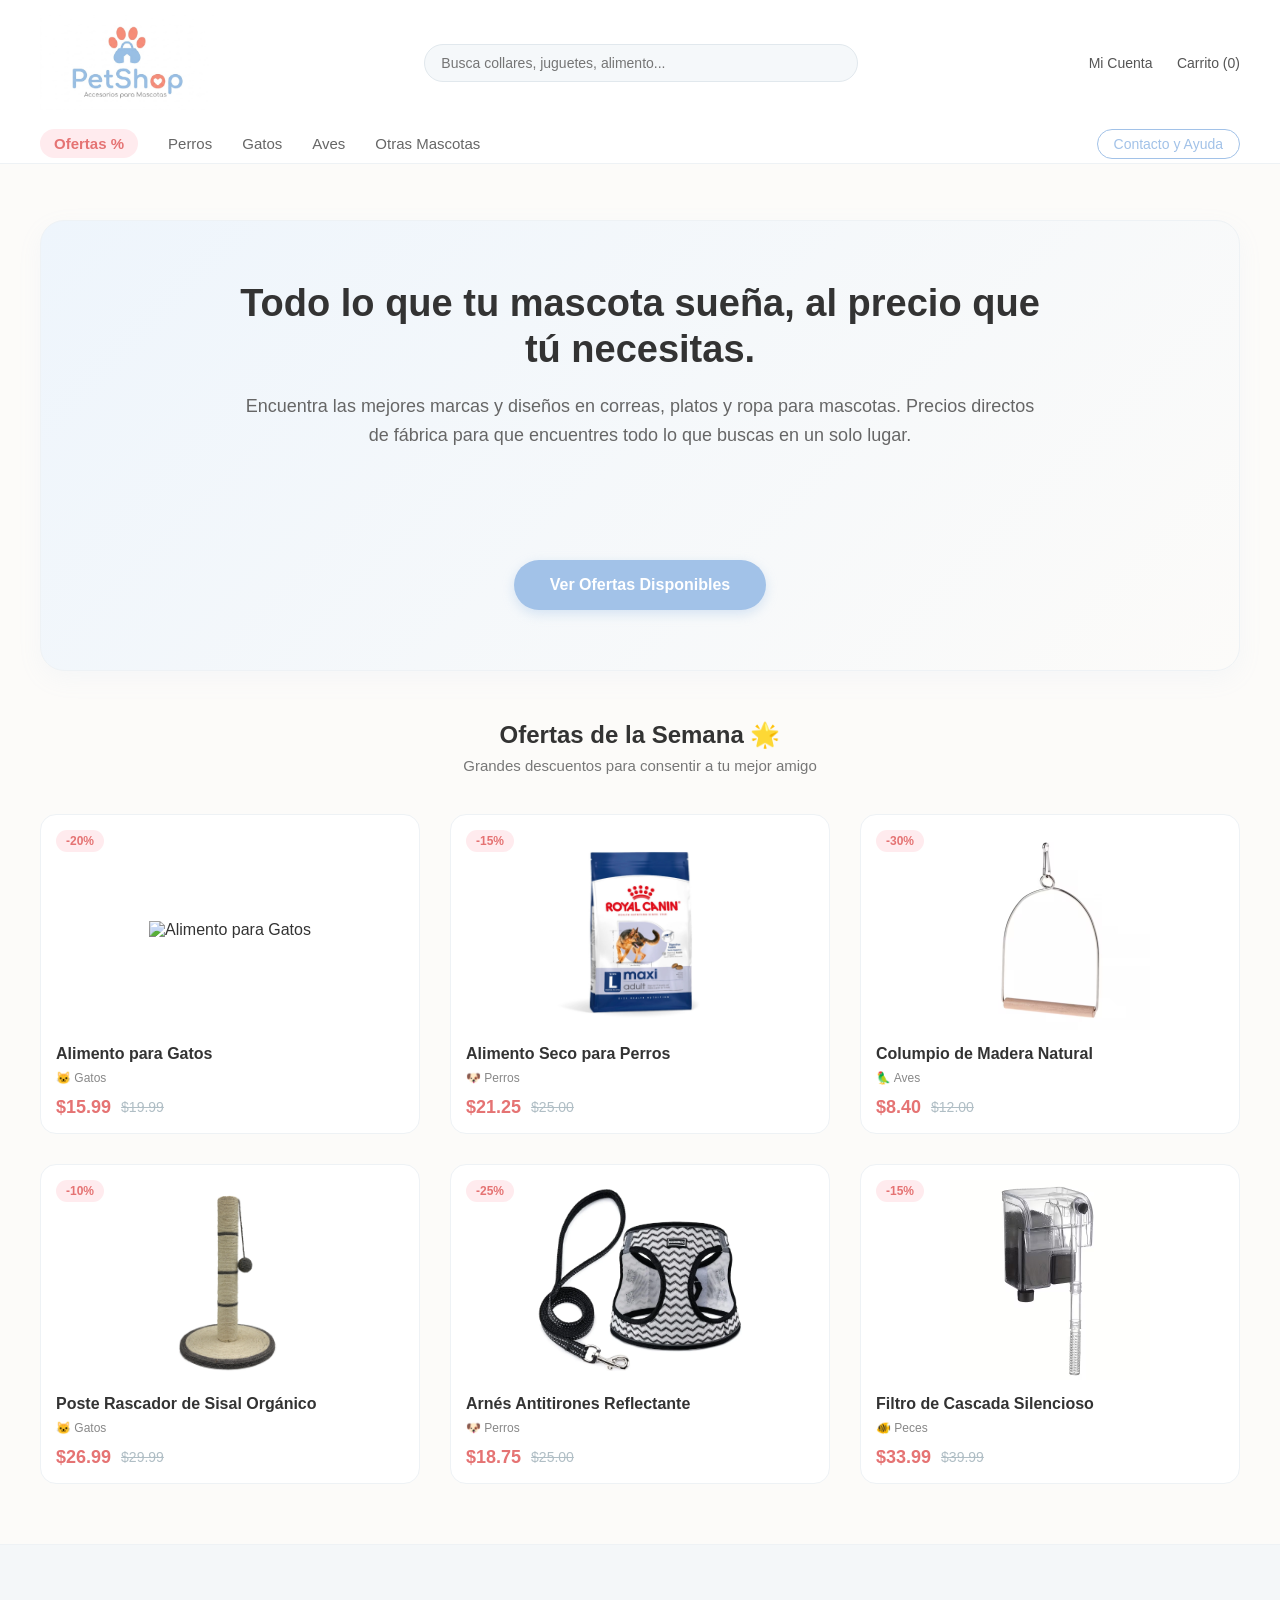
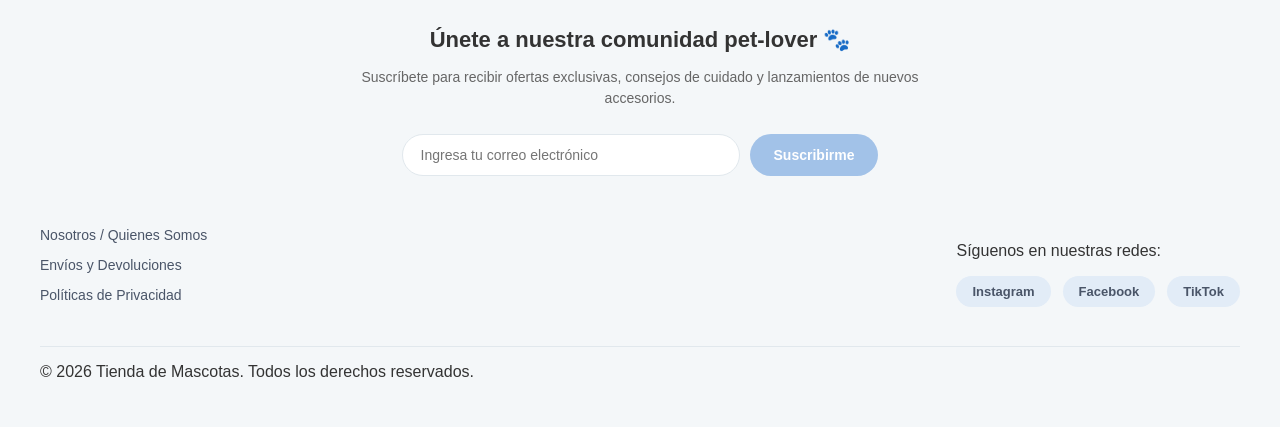
==== index.html @ f17562f6 "Mi primer commit" ====
<!DOCTYPE html>
<html lang='en'>
<head>
    <meta charset='utf-8'>
    <meta name='viewport' content='width=device-width, initial-scale=1'>
    <title>Tienda Online</title>
    <link rel='stylesheet' href='css/style.css'>
    
</head>
    <body>
        <header class="main-header">
        <!-- BARRA PRINCIPAL: Logo, Buscador y Cuenta/Carrito -->
        
        <div class="header-main-bar">
    
        <!-- 🐾 Izquierda: Logo de la marca -->
        <div class="header-logo">
        <a href="#">
        <img src="img/logo.png" alt="Logo Tienda de Mascotas">
        </a>
        </div>

        <!-- 🔍 Centro: Buscador Inteligente -->
        <div class="header-search">
        <form action="/buscar" method="GET">
        <input type="text" placeholder="Busca collares, juguetes, alimento...">
        <button type="submit">Buscar</button>
        </form>
        </div>

    <!-- 👤/🛒 Derecha: Herramientas de Usuario -->
        <div class="header-user-actions">
        <a href="/cuenta" class="action-btn">Mi Cuenta</a>
        <a href="/carrito" class="action-btn">Carrito (0)</a>
        </div>

        </div>

        <!-- BARRA DE NAVEGACIÓN: Categorías de animales y ayuda -->
        <nav class="header-nav-bar">
    
        <!-- 🐶🐱 Categorías principales -->
        <ul class="nav-links">
        <li><a href="#" class="nav-sale">Ofertas %</a></li>
        <li class="has-mega-menu">
          <a href="#">Perros</a>
            <div class="mega-menu">
              <div class="mega-column">
                <h3>Alimentos</h3>
                <a href="#">Alimento Seco</a>
                <a href="#">Alimento Humedo</a>
                <a href="#">Diestas Veterinarias</a>
                <a href="#">Snack y Premios</a>
                <a href="#">Alimento Natural</a>
              </div>
              <div class="mega-column">
                <h3>Accesorios</h3>
                <a href="#">Camas y Mantas</a>
                <a href="#">Collares, Arneses y Correas</a>
                <a href="#">Platos y Bebederos</a>
                <a href="#">Transportadores y Viajes</a>
                <a href="#">Ropa y Accesorios</a>
                <a href="#">Adiestramiento y Educacion</a>
                <a href="#">Hogar</a>
              </div>
              <div class="mega-column">
                <h3>Juguetes</h3>
                <a href="#">Peluches</a>
                <a href="#">Mordedores y Flexibles</a>
                <a href="#">Lanzadores de Pelotas</a>
                <a href="#">Cuerdas</a>
                <a href="#">Interactivos</a>
              </div>
              <div class="mega-column">
                <h3>Farmacia e Higiene</h3>
                <a href="#">Antiparacitarios</a>
                <a href="#">Farmacia y Salud</a>
                <a href="#">Peluqueria e Higiene</a>
                <a href="#">Pañales</a>
                <a href="#">Cuidado Dental</a>
                <a href="#">Post-Operatorios</a>
                <a href="#">Antiestrés y Relajación</a>
              </div>
            </div>    
        </li>                    
        <li class="has-mega-menu">
          <a href="#">Gatos</a> 
           <div class="mega-menu">
            <div class="mega-column">
                <h3>Alimentos</h3>
                <a href="#">Alimento Seco</a>
                <a href="#">Alimento Humedo</a>
                <a href="#">Diestas Veterinarias</a>
                <a href="#">Snack y Premios</a>
                <a href="#">Alimento Natural</a>
              </div>
              <div class="mega-column">
                <h3>Arena y Accesorios</h3>
                <a href="#">Arena para gato</a>
                <a href="#">Areneros</a>
                <a href="#">Accesorio para Arena</a>
              </div>
              <div class="mega-column">
                <h3>Accesorios</h3>
                <a href="#">Jueguetes</a>
                <a href="#">Camas y Mantas</a>
                <a href="#">Rascadores y Gimnasios</a>
                <a href="#">Dispensadores, Fuentes y Platos</a>
                <a href="#">Collares y Correas</a>
                <a href="#">Transportadores y Viajes</a>
              </div>
              <div class="mega-column">
                <h3>Farmacia e Higiene</h3>
                <a href="#">Antiparacitarios</a>
                <a href="#">Farmacia y Salud</a>
                <a href="#">Peluqueria e Higiene</a>
                <a href="#">Relajacion y Catnip</a>
                <a href="#">Adiestramiento y Educación</a>
              </div>
            </div>
        </li>
        <li class="has-mega-menu">
          <a href="#">Aves</a>
          <div class="mega-menu">
              <div class="mega-column">
                <h3>Alimentacion</h3>
                <a href="#">Mixturas</a>
                <a href="#">Semillas</a>
                <a href="#">Comida de Canarios</a>
                <a href="#">Comida para Loros</a>
                <a href="#">Pasta de cria para Aves</a>
                <a href="#">Papilla de Cría</a>
                <a href="#">Piensos Extrusionados</a>
              </div>
              <div class="mega-column">
                <h3>Accesorio para Pajaros</h3>
                <a href="#">Comederos</a>
                <a href="#">Bebederos</a>
                <a href="#">Jaulas</a>
                <a href="#">Nidos</a>
                <a href="#">Bañeras</a>
                <a href="#">Transportines</a>
              </div>
              <div class="mega-column">
                <h3>Vitaminas y Suplementos</h3>
                <a href="#">Medicamentos Naturales</a>
                <a href="#">Suplementos</a>
                <a href="#">Pigmentos</a>
                <a href="#">Sales Minerales</a>
              </div>
          </div>
        </li>
        <li class="has-mega-menu">
            <a href="#">Otras Mascotas</a>
            <div class="mega-menu">
              <div class="mega-column">
                <h3>Roedores y Conejos</h3>
                <a href="#">Accesorios y Juguetes</a>
                <a href="#">Alimentos y Vitaminas</a>
                <a href="#">Casas y Jaulas</a>
                <a href="#">Comederos y Bebederos</a>
                <a href="#">Salud e Higiene</a>
              </div>
              <div class="mega-column">
                <h3>Peces</h3>
                <a href="#">Acuarios y Peceras</a>
                <a href="#">Alimentos</a>
                <a href="#">Medicamentos y Vitaminas</a>
      
              </div>
            </div>

        </li>
      </ul>

        <!-- 📞 Enlace de soporte -->
        <div class="nav-support">
      
        <a href="contactoyayuda.html">Contacto y Ayuda</a>
        </div>

        </nav>
       
</header>

  <main class="main-content">

    <!-- 🚀 NUEVA SECCIÓN HERO: Tu encabezado de alto impacto[cite: 1] -->
    <section class="hero-sales">
        <div class="hero-content">
            <!-- Título Principal (H1) - El gancho emocional -->
            <h1>Todo lo que tu mascota sueña, al precio que tú necesitas.</h1>
            
            <!-- Subtítulo - Claridad de catálogo y propuesta de ahorro -->
            <p class="hero-subtitle">Encuentra las mejores marcas y diseños en correas, platos y ropa para mascotas. Precios directos de fábrica para que encuentres todo lo que buscas en un solo lugar.</p>
            
            <!-- Botón de Acción (CTA) - El imán psicológico -->
            <a href="#ofertas" class="hero-cta-btn">Ver Ofertas Disponibles</a>
        </div>
    </section>

    <!-- 🛍️ SECCIÓN DE OFERTAS DESTACADAS (Ya la tenías aquí)[cite: 1] -->
    <section id="ofertas" class="featured-sales">
  <div class="sales-title">
    <h2>Ofertas de la Semana 🌟</h2>
    <p>Grandes descuentos para consentir a tu mejor amigo</p>
  </div>

  <div class="products-grid">

    <div class="product-card">
      <span class="badge-discount">-20%</span>
      <div class="product-image">
        <img src="img/Cambo-gatos.jpg" alt="Alimento para Gatos">
      </div>
      <div class="product-info">
        <h3>Alimento para Gatos</h3>
        <p class="pet-category">🐱 Gatos</p>
        <div class="product-price">
          <span class="current-price">$15.99</span>
          <span class="old-price">$19.99</span>
        </div>
      </div>
    </div>

    <div class="product-card">
      <span class="badge-discount">-15%</span>
      <div class="product-image">
        <img src="img/royal-canin.webp" alt="Alimento Seco para Perros">
      </div>
      <div class="product-info">
        <h3>Alimento Seco para Perros</h3>
        <p class="pet-category">🐶 Perros</p>
        <div class="product-price">
          <span class="current-price">$21.25</span>
          <span class="old-price">$25.00</span>
        </div>
      </div>
    </div>

    <div class="product-card">
      <span class="badge-discount">-30%</span>
      <div class="product-image">
        <img src="img/Columbio-.avif" alt="Juguete de Madera para Aves">
      </div>
      <div class="product-info">
        <h3>Columpio de Madera Natural</h3>
        <p class="pet-category">🦜 Aves</p>
        <div class="product-price">
          <span class="current-price">$8.40</span>
          <span class="old-price">$12.00</span>
        </div>
      </div>
    </div>

    <div class="product-card">
      <span class="badge-discount">-10%</span>
      <div class="product-image">
        <img src="img/Rascador-gato.webp" alt="Rascador de Gato">
      </div>
      <div class="product-info">
        <h3>Poste Rascador de Sisal Orgánico</h3>
        <p class="pet-category">🐱 Gatos</p>
        <div class="product-price">
          <span class="current-price">$26.99</span>
          <span class="old-price">$29.99</span>
        </div>
      </div>
    </div>

    <div class="product-card">
      <span class="badge-discount">-25%</span>
      <div class="product-image">
        <img src="img/ArnesAntiR-Perros.webp" alt="Arnés Antitirones">
      </div>
      <div class="product-info">
        <h3>Arnés Antitirones Reflectante</h3>
        <p class="pet-category">🐶 Perros</p>
        <div class="product-price">
          <span class="current-price">$18.75</span>
          <span class="old-price">$25.00</span>
        </div>
      </div>
    </div>

    <div class="product-card">
      <span class="badge-discount">-15%</span>
      <div class="product-image">
        <img src="img/filtro-Peces.avif" alt="Filtro de Acuario">
      </div>
      <div class="product-info">
        <h3>Filtro de Cascada Silencioso</h3>
        <p class="pet-category">🐠 Peces</p>
        <div class="product-price">
          <span class="current-price">$33.99</span>
          <span class="old-price">$39.99</span>
        </div>
      </div>
    </div>

  </div>
</section>
</main>
<footer class="main-footer">
  
  <div class="footer-newsletter">
    <h3>Únete a nuestra comunidad pet-lover 🐾</h3>
    <p>Suscríbete para recibir ofertas exclusivas, consejos de cuidado y lanzamientos de nuevos accesorios.</p>
    <form class="newsletter-form">
      <input type="email" placeholder="Ingresa tu correo electrónico" required>
      <button type="submit">Suscribirme</button>
    </form>
  </div>

  <div class="footer-bottom-content">
    
    <ul class="footer-links">
      <li><a href="nosotros.html">Nosotros / Quienes Somos</a></li>
      <li><a href="/envios">Envíos y Devoluciones</a></li>
      <li><a href="/privacidad">Políticas de Privacidad</a></li>
    </ul>

    <div class="footer-socials">
      <p>Síguenos en nuestras redes:</p>
        <div class="social-icons">
        <a href="https://instagram.com" class="social-btn instagram">Instagram</a>
        <a href="https://facebook.com" class="social-btn facebook">Facebook</a>
        <a href="https://tiktok.com" class="social-btn tiktok">TikTok</a>
        </div>
    </div>
    
  </div>

  <div class="footer-copyright">
    <p>&copy; 2026 Tienda de Mascotas. Todos los derechos reservados.</p>
  </div>

</footer>

</body>
</html>
---- css/style.css ----
body {
  margin: 0;
  font-family: 'Segoe UI', Tahoma, Geneva, Verdana, sans-serif;
  background-color: #fcfbf9; /* Blanco tiza de fondo */
  color: #333333;
}
/* 🧱 Contenedor del Header */
.main-header {
  border-bottom: 1px solid #eef2f5;
  background-color: #ffffff;
  position: fixed;        /* 👈 Hace que el header se quede estático */
  top: 0;                 /* 👈 Lo pega arriba del todo */
  left: 0;                /* 👈 Lo alinea a la izquierda */
  width: 100%;            /* 👈 Se asegura de que ocupe todo el ancho de la pantalla */
  z-index: 2000;          /* 👈 Lo mantiene por encima de cualquier otro elemento */
}
.hero-sales {
  background: linear-gradient(135deg, #eef5fc 0%, #fcfbf9 100%); /* Degradado suave que combina con tu fondo[cite: 2] */
  border-radius: 24px;   /* Bordes muy suaves alineados con tus tarjetas[cite: 2] */
  padding: 60px 40px;    /* Espaciado interno generoso para que respire */
  margin-bottom: 50px;   /* Empuja las ofertas de la semana hacia abajo */
  
  display: flex;
  justify-content: center;
  align-items: center;
  text-align: center;
  border: 1px solid #eef2f5; /* Borde sutil idéntico al de tus tarjetas[cite: 2] */
  box-shadow: 0 8px 24px rgba(162, 194, 232, 0.08); /* Sombra muy ligera en azul sereno[cite: 2] */
}

.hero-content {
  max-width: 800px; /* Evita que el texto se estire demasiado y canse la vista */
}

/* El H1 (Título Gancho) */
.hero-content h1 {
  font-size: 38px;       /* Tamaño dominante para captar atención inmediata */
  color: #333333;        /* Tu color principal oscuro[cite: 2] */
  margin: 0 0 20px 0;
  font-weight: 700;
  line-height: 1.2;
}

/* El Subtítulo Racional */
.hero-subtitle {
  font-size: 18px;
  color: #666666;        /* Tu gris de subtítulos[cite: 2] */
  line-height: 1.6;
  margin: 0 0 110px 0;
}

/* El Botón de Acción Principal (CTA) */
.hero-cta-btn {
  display: inline-block;
  text-decoration: none;
  background-color: #a2c2e8; /* Tu azul sereno característico[cite: 2] */
  color: #ffffff;            /* Texto blanco para máximo contraste[cite: 2] */
  padding: 16px 36px;        /* Botón grande y fácil de cliquear */
  border-radius: 30px;       /* Bordes totalmente redondeados[cite: 2] */
  font-size: 16px;
  font-weight: 600;
  box-shadow: 0 4px 12px rgba(162, 194, 232, 0.4); /* Le da volumen al botón */
  transition: transform 0.2s ease, background-color 0.3s ease;
}

/* Animaciones para inducir al clic */
.hero-cta-btn:hover {
  background-color: #8db5e0; /* Tono más oscuro al pasar el mouse[cite: 2] */
  transform: scale(1.05);    /* Crece sutilmente de tamaño para verse interactivo */
}

/* 🔍 Barra Principal (Logo, Buscador, Usuario) */
.header-main-bar {
  display: flex;
  justify-content: space-between;
  align-items: center;
  padding: 15px 40px;
  max-width: 1200px;
  margin: 0 auto;
}
.header-logo img {
  height: 95px;         /* Define una altura fija y cómoda para la barra[cite: 2] */
  width: auto;          /* Hace que el ancho se adapte automáticamente sin deformar la imagen */
  display: block;       /* Elimina espacios en blanco no deseados debajo de la imagen */
  transition: transform 0.3s ease;
}

/* Efecto sutil interactivo al pasar el mouse */
.header-logo img:hover {
  transform: scale(1.05); /* Agranda el logo un 5% al posicionarse sobre él */
}
/* Buscador Inteligente */
.header-search input {
  width: 400px;
  padding: 10px 16px;
  border: 1px solid #e1e8ed;
  border-radius: 20px; /* Bordes suaves */
  background-color: #f5f8fa;
  font-size: 14px;
  outline: none;
  transition: border-color 0.3s;
}

.header-search input:focus {
  border-color: #a2c2e8; /* Azul sereno pastel al hacer clic */
}

.header-search button {
  display: none; /* Escondemos el botón tradicional para un look más limpio */
}

/* Botones de Usuario y Carrito */
.header-user-actions .action-btn {
  text-decoration: none;
  color: #555555;
  margin-left: 20px;
  font-size: 14px;
}

.header-user-actions .action-btn:hover {
  color: #a2c2e8; /* Cambio sutil al pasar el mouse */
}

/* 🐶 Categorías de Navegación Inferior */
.header-nav-bar {
  display: flex;
  justify-content: space-between;
  align-items: center;
  padding: 10px 40px;
  max-width: 1200px;
  margin: 0 auto;
  background-color: #ffffff;
  position: relative;
}

.nav-links {
  list-style: none;
  display: flex;
  padding: 0;
  margin: 0;
}
.mega-menu {
  position: absolute;
  top: 90%;            /* Sigue la misma lógica de tu dropdown normal */
  left: 0;
  width: 100%;         /* Ocupa el 100% del contenedor header-nav-bar */
  background-color: #ffffff;
  box-shadow: 0 8px 24px rgba(162, 194, 232, 0.15); /* Tu sombra azul sereno */
  border-radius: 0 0 12px 12px;
  
  /* Usamos CSS Grid para las columnas */
  display: none;       /* Oculto por defecto */
  grid-template-columns: repeat(4, 1fr); /* 3 columnas de igual tamaño */
  gap: 30px;
  padding: 30px 40px;
  z-index: 1000;
}
.mega-menu::before {
  content: "";
  position: absolute;
  top: -10px;
  left: 0;
  right: 0;
  height: 10px;
  background-color: transparent; /* Puente invisible */
}
.mega-menu::after {
  content: "";
  position: absolute;
  top: 0;
  left: 0;
  right: 0;
  height: 3px;
  background-color: #a2c2e8; /* Tu línea superior azul sereno */
}
.nav-links li.has-mega-menu:hover .mega-menu {
  display: grid; /* Cambia a grid en lugar de block */
}
.mega-column {
  display: flex;
  flex-direction: column;
}
.mega-column h3 {
  color: #a2c2e8;      /* Tu azul principal para los títulos */
  font-size: 15px;
  font-weight: 600;
  margin-top: 0;
  margin-bottom: 15px;
  border-bottom: 1px solid #eef2f5; /* Línea separadora muy sutil */
  padding-bottom: 8px;
}
.mega-column a {
  color: #555555;
  text-decoration: none;
  padding: 8px 0;
  font-size: 14px;
  font-weight: 500;
  transition: all 0.2s ease;
}
/* Efecto hover en los enlaces respetando tu estilo */
.mega-column a:hover {
  color: #a2c2e8;            /* El texto cambia a azul sereno */
  padding-left: 10px;        /* Desplazamiento elegante a la derecha */
}
.nav-links li.has-mega-menu {
  position: static; 
}
.nav-links li {
  margin-right: 30px;
   /* 👈 AGREGAR ESTA LÍNEA: Base para el menú flotante */
}
.dropdown-menu {
  position: absolute;
  top: 90%;              /* Lo subimos un poco para que el borde invisible toque a "Perros" */
  left: 0;
  background-color: #ffffff;
  min-width: 220px;
  display: none;         
  box-shadow: 0 8px 24px rgba(162, 194, 232, 0.15); 
  
  /* 🛠️ CAMBIA LA LÍNEA DEL BORDER-TOP POR ESTA: */
  border-top: 10px solid transparent; /* Crea un puente invisible para el mouse */
  
  padding: 10px 0;
  z-index: 1000;         
  border-radius: 0 0 12px 12px; 
}
.dropdown-menu::before {
  content: "";
  position: absolute;
  top: 0;
  left: 0;
  right: 0;
  height: 3px;
  background-color: #a2c2e8; /* Tu azul sereno vuelve a aparecer aquí */
}
/* Enlaces del desplegable (Paseo, Descanso, etc.) */
.dropdown-menu li {
  margin: 0 !important;  /* Resetea el margen derecho en el submenú */
  display: block;
}
.dropdown-menu li a {
  display: block;
  padding: 10px 20px;
  font-size: 14px;
  color: #555555;
  font-weight: 500;
  text-align: left;
  transition: all 0.2s ease;
}

/* Efecto Hover en las subcategorías */
.dropdown-menu li a:hover {
  background-color: #f5f8fa; /* Fondo grisáceo limpio idéntico al de tu buscador */
  color: #a2c2e8;            /* El texto cambia a tu azul sereno */
  padding-left: 25px;        /* Desplazamiento elegante */
}

/* El truco de magia: Muestra el menú cuando el cursor se posa en el li padre */
.nav-links li:hover .dropdown-menu {
  display: block;
}
.nav-links a {
  text-decoration: none;
  color: #666666;
  font-size: 15px;
  font-weight: 500;
  transition: color 0.2s;
}
/* 🏷️ Estilo de Etiqueta Especial para Ofertas */
.nav-links .nav-sale {
  background-color: #ffebee; /* Fondo rosa pastel muy suave */
  color: #e57373;            /* Texto coral sutil */
  padding: 6px 14px;         /* Espacio interno para crear la cápsula */
  border-radius: 15px;       /* Bordes completamente redondeados */
  font-weight: 600;          /* Texto un poco más firme */
  transition: all 0.3s ease;
}

/* Efecto al pasar el mouse sobre Ofertas */
.nav-links .nav-sale:hover {
  background-color: #fdadad; /* El fondo se intensifica un poco */
  color: #ffffff;            /* El texto cambia a blanco */
}
.nav-support a {
  text-decoration: none;
  color: #a2c2e8;                /* Texto en azul sereno */
  border: 1px solid #a2c2e8;     /* Borde fino del mismo color */
  padding: 6px 16px;             /* Espacio interno para darle forma de botón */
  border-radius: 20px;           /* Bordes redondeados y elegantes */
  font-size: 14px;
  font-weight: 500;
  transition: all 0.3s ease;     /* Transición suave para la animación */
}
/* Efecto al pasar el mouse (Hover) */
.nav-support a:hover {
  background-color: #a2c2e8;     /* El fondo se llena de azul sereno */
  color: #ffffff;                /* El texto cambia a blanco */
}
/* 🌐 Estructura del Contenedor Principal */
.main-content {
 max-width: 1200px;          
  margin: 220px auto 40px auto; /* 👈 AUMENTADO el primer valor (margen superior) para que el contenido no quede oculto detrás del header fijo */
  padding: 0 40px;       /* Margen interno para que no toque los bordes en pantallas chicas */
}

/* 🏷️ Encabezado de la Sección de Ofertas */
.sales-title {
  text-align: center;         /* Centra el texto */
  margin-bottom: 40px;        /* Espacio antes de mostrar los productos */
}

.sales-title h2 {
  font-size: 24px;
  color: #333333;
  margin-bottom: 8px;
}

.sales-title p {
  font-size: 15px;
  color: #777777;             /* Gris suave para el subtítulo */
  margin: 0;
}

/* 🎴 Cuadrícula de Productos */
.products-grid {
  display: grid;
  grid-template-columns: repeat(3, 1fr); /* 👈 CORREGIDO: Se agregó '1fr' para definir correctamente tres columnas iguales */
  gap: 30px;                 /* Espacio limpio entre cada tarjeta */
}

/* 📦 Tarjeta de Producto Individual */
.product-card {
 background-color: #ffffff;
  border: 1px solid #eef2f5;  
  border-radius: 16px;        
  padding: 15px;             /* 👈 Reducido un poco para mayor balance visual con 6 ítems */
  position: relative;         
  display: flex;             /* 👈 Permite alinear el contenido interno verticalmente */
  flex-direction: column;
  justify-content: space-between;
  transition: transform 0.3s ease, box-shadow 0.3s ease;
}

/* Efecto sutil al pasar el mouse sobre el producto */
.product-card:hover {
  transform: translateY(-5px); /* Eleva la tarjeta sutilmente */
  box-shadow: 0 10px 20px rgba(162, 194, 232, 0.15); /* Sombra suave color azul sereno */
}

/* 🏷️ Etiqueta de Porcentaje de Descuento */
.badge-discount {
  position: absolute;
  top: 15px;
  left: 15px;
  background-color: #ffebee;  /* Rosa pastel a juego con el menú de ofertas */
  color: #e57373;            /* Coral sutil */
  padding: 4px 10px;
  border-radius: 20px;
  font-size: 12px;
  font-weight: 600;
}

/* 🖼️ Contenedor de la Imagen */
.product-image {
  height: 200px;
  display: flex;
  justify-content: center;
  align-items: center;
  margin-bottom: 15px;
}

.product-image img {
  max-height: 100%;
  max-width: 100%;
  object-fit: contain;       /* Evita que la foto del producto se deforme */
}

/* 📝 Información del Producto */
.product-info h3 {
  font-size: 16px;
  color: #333333;
  margin: 0 0 8px 0;
  font-weight: 600;
}

.pet-category {
  font-size: 12px;
  color: #888888;
  margin: 0 0 12px 0;
}

/* 💰 Precios */
.product-price {
  display: flex;
  align-items: center;
}

.current-price {
  font-size: 18px;
  font-weight: 600;
  color: #e57373;            /* Resalta el precio nuevo con el color de oferta */
  margin-right: 10px;
}

.old-price {
  font-size: 14px;
  color: #b0bec5;
  text-decoration: line-through; /* Raya el precio antiguo */
}
/* 👣 Estilos Generales del Footer */
.main-footer {
  background-color: #f4f7f9; /* Fondo pastel azul/gris muy suave */
  padding: 60px 40px 30px 40px;
  margin-top: 60px;
  border-top: 1px solid #eef2f5;
}

/* ✉️ Sección de Suscripción (Newsletter) */
.footer-newsletter {
  text-align: center;
  max-width: 600px;
  margin: 0 auto 50px auto; /* Centra el bloque y da espacio abajo */
}

.footer-newsletter h3 {
  font-size: 22px;
  color: #333333;
  margin-bottom: 10px;
}

.footer-newsletter p {
  font-size: 14px;
  color: #666666;
  margin-bottom: 25px;
  line-height: 1.5;
}

/* Formulario de Suscripción */
.newsletter-form {
  display: flex;
  justify-content: center;
  gap: 10px;
}

.newsletter-form input {
  width: 300px;
  padding: 12px 18px;
  border: 1px solid #e1e8ed;
  border-radius: 25px;       /* Bordes muy suaves */
  font-size: 14px;
  outline: none;
  background-color: #ffffff;
}

.newsletter-form button {
  background-color: #a2c2e8; /* Nuestro color azul sereno */
  color: #ffffff;
  border: none;
  padding: 12px 24px;
  border-radius: 25px;
  font-size: 14px;
  font-weight: 600;
  cursor: pointer;
  transition: background-color 0.3s ease;
}

.newsletter-form button:hover {
  background-color: #8db5e0; /* Un tono más oscuro al pasar el mouse */
}

/* 🌐 Enlaces y Redes Sociales (Contenedor Inferior) */
.footer-bottom-content {
  display: flex;
  justify-content: space-between;
  align-items: flex-start;
  max-width: 1200px;
  margin: 0 auto;
  padding-bottom: 30px;
  border-bottom: 1px solid #e1e8ed; /* Línea divisoria interna */
}

/* Enlaces de Navegación */
.footer-links {
  list-style: none;
  padding: 0;
  margin: 0;
}

.footer-links li {
  margin-bottom: 12px;
}

.footer-links a {
  text-decoration: none;
  color: #4a5568;            /* Un gris mucho más oscuro y legible */
  font-size: 14px;
  font-weight: 500;          /* Un poco más de grosor */
  transition: color 0.2s;
}

.footer-links a:hover {
  color: #7aa7d6;
}

/* Sección de Redes Sociales */
.social-icons {
  display: flex;
  gap: 12px;
}

.social-btn {
  text-decoration: none;
  color: #4a5568;            /* Texto legible inicial */
  font-size: 13px;
  font-weight: 600;
  background-color: #e2ecf7; /* Fondo azul pastel suave inicial */
  padding: 8px 16px;         /* Espacio interno del botón */
  border-radius: 20px;
  transition: all 0.3s ease; /* Transición suave para el color y fondo */
}

/* 🌟 Efectos Hover Específicos por Red Social */

/* Instagram: Gradiente característico */
.social-btn.instagram:hover {
  background: linear-gradient(45deg, #f09433 0%, #e6683c 25%, #dc2743 50%, #cc2366 75%, #bc1888 100%);
  color: #ffffff;            /* Texto blanco para contrastar */
}

/* Facebook: Azul oficial */
.social-btn.facebook:hover {
  background-color: #1877f2;
  color: #ffffff;
}

/* TikTok: Negro profundo (resalta con sus fuentes tipográficas) */
.social-btn.tiktok:hover {
  background-color: #010101;
  color: #ffffff;
}
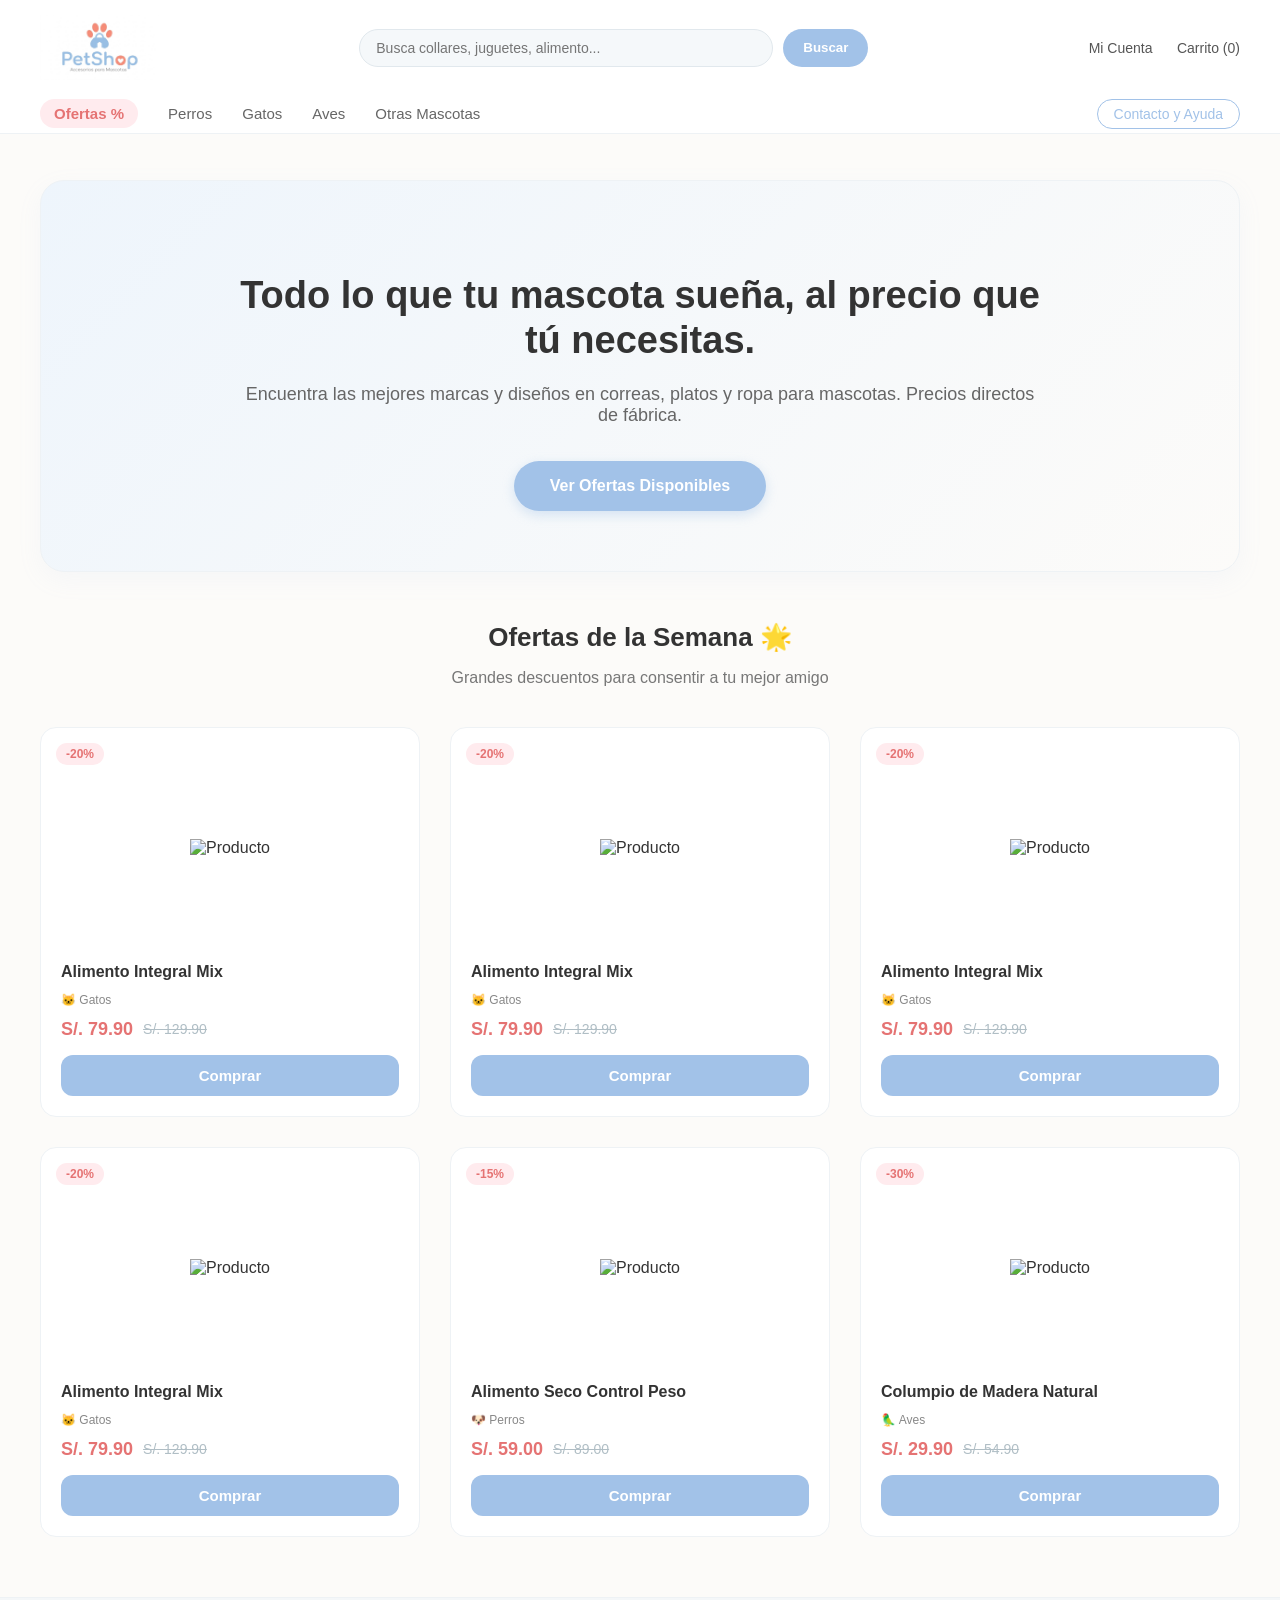
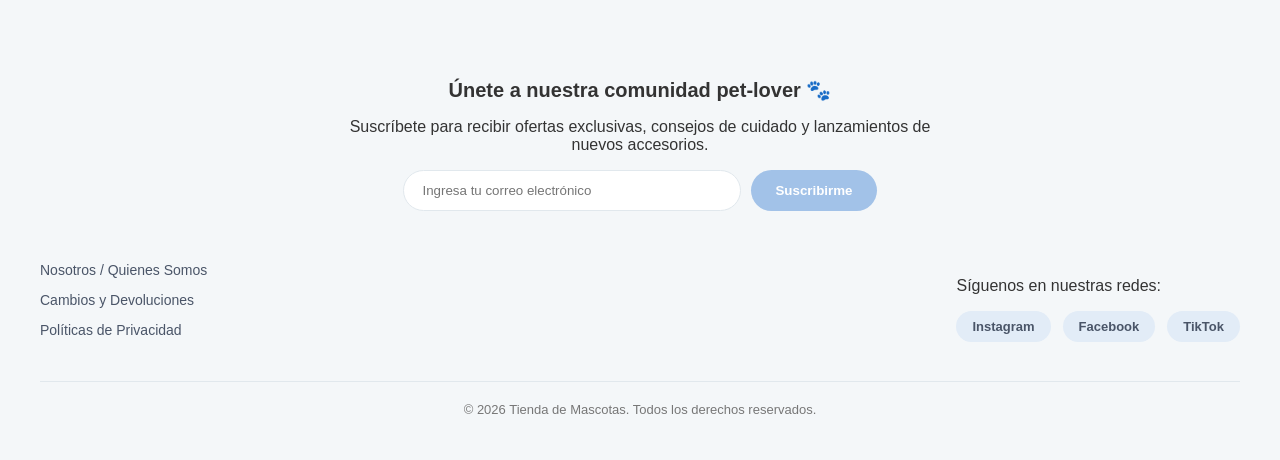
==== commit 47346a37: "Ahora sí subiendo el nuevo modelo completo" ====
--- a/index.html
+++ b/index.html
@@ -1,341 +1,335 @@
 <!DOCTYPE html>
-<html lang='en'>
+<html lang="es">
 <head>
-    <meta charset='utf-8'>
-    <meta name='viewport' content='width=device-width, initial-scale=1'>
-    <title>Tienda Online</title>
-    <link rel='stylesheet' href='css/style.css'>
-    
+    <meta charset="utf-8">
+    <meta name="viewport" content="width=device-width, initial-scale=1">
+    <title>PetShop - Tienda de Mascotas</title>
+    <link rel="stylesheet" href="style.css">
 </head>
-    <body>
-        <header class="main-header">
-        <!-- BARRA PRINCIPAL: Logo, Buscador y Cuenta/Carrito -->
-        
+<body>
+
+    <header class="main-header">
         <div class="header-main-bar">
-    
-        <!-- 🐾 Izquierda: Logo de la marca -->
-        <div class="header-logo">
-        <a href="#">
-        <img src="img/logo.png" alt="Logo Tienda de Mascotas">
-        </a>
-        </div>
-
-        <!-- 🔍 Centro: Buscador Inteligente -->
-        <div class="header-search">
-        <form action="/buscar" method="GET">
-        <input type="text" placeholder="Busca collares, juguetes, alimento...">
-        <button type="submit">Buscar</button>
-        </form>
-        </div>
-
-    <!-- 👤/🛒 Derecha: Herramientas de Usuario -->
-        <div class="header-user-actions">
-        <a href="/cuenta" class="action-btn">Mi Cuenta</a>
-        <a href="/carrito" class="action-btn">Carrito (0)</a>
-        </div>
-
-        </div>
-
-        <!-- BARRA DE NAVEGACIÓN: Categorías de animales y ayuda -->
+            <div class="header-logo">
+                <a href="#" id="btn-logo">
+                    <img src="img/logo.png" alt="Logo Tienda de Mascotas">
+                </a>
+            </div>
+
+            <div class="header-search">
+                <form action="/buscar" method="GET" onsubmit="event.preventDefault();">
+                    <input type="text" placeholder="Busca collares, juguetes, alimento...">
+                    <button type="submit">Buscar</button>
+                </form>
+            </div>
+
+            <div class="header-user-actions">
+                <a href="#" class="action-btn">Mi Cuenta</a>
+                <a href="#" class="action-btn">Carrito (0)</a>
+            </div>
+        </div>
+
         <nav class="header-nav-bar">
-    
-        <!-- 🐶🐱 Categorías principales -->
-        <ul class="nav-links">
-        <li><a href="#" class="nav-sale">Ofertas %</a></li>
-        <li class="has-mega-menu">
-          <a href="#">Perros</a>
-            <div class="mega-menu">
-              <div class="mega-column">
-                <h3>Alimentos</h3>
-                <a href="#">Alimento Seco</a>
-                <a href="#">Alimento Humedo</a>
-                <a href="#">Diestas Veterinarias</a>
-                <a href="#">Snack y Premios</a>
-                <a href="#">Alimento Natural</a>
-              </div>
-              <div class="mega-column">
-                <h3>Accesorios</h3>
-                <a href="#">Camas y Mantas</a>
-                <a href="#">Collares, Arneses y Correas</a>
-                <a href="#">Platos y Bebederos</a>
-                <a href="#">Transportadores y Viajes</a>
-                <a href="#">Ropa y Accesorios</a>
-                <a href="#">Adiestramiento y Educacion</a>
-                <a href="#">Hogar</a>
-              </div>
-              <div class="mega-column">
-                <h3>Juguetes</h3>
-                <a href="#">Peluches</a>
-                <a href="#">Mordedores y Flexibles</a>
-                <a href="#">Lanzadores de Pelotas</a>
-                <a href="#">Cuerdas</a>
-                <a href="#">Interactivos</a>
-              </div>
-              <div class="mega-column">
-                <h3>Farmacia e Higiene</h3>
-                <a href="#">Antiparacitarios</a>
-                <a href="#">Farmacia y Salud</a>
-                <a href="#">Peluqueria e Higiene</a>
-                <a href="#">Pañales</a>
-                <a href="#">Cuidado Dental</a>
-                <a href="#">Post-Operatorios</a>
-                <a href="#">Antiestrés y Relajación</a>
-              </div>
-            </div>    
-        </li>                    
-        <li class="has-mega-menu">
-          <a href="#">Gatos</a> 
-           <div class="mega-menu">
-            <div class="mega-column">
-                <h3>Alimentos</h3>
-                <a href="#">Alimento Seco</a>
-                <a href="#">Alimento Humedo</a>
-                <a href="#">Diestas Veterinarias</a>
-                <a href="#">Snack y Premios</a>
-                <a href="#">Alimento Natural</a>
-              </div>
-              <div class="mega-column">
-                <h3>Arena y Accesorios</h3>
-                <a href="#">Arena para gato</a>
-                <a href="#">Areneros</a>
-                <a href="#">Accesorio para Arena</a>
-              </div>
-              <div class="mega-column">
-                <h3>Accesorios</h3>
-                <a href="#">Jueguetes</a>
-                <a href="#">Camas y Mantas</a>
-                <a href="#">Rascadores y Gimnasios</a>
-                <a href="#">Dispensadores, Fuentes y Platos</a>
-                <a href="#">Collares y Correas</a>
-                <a href="#">Transportadores y Viajes</a>
-              </div>
-              <div class="mega-column">
-                <h3>Farmacia e Higiene</h3>
-                <a href="#">Antiparacitarios</a>
-                <a href="#">Farmacia y Salud</a>
-                <a href="#">Peluqueria e Higiene</a>
-                <a href="#">Relajacion y Catnip</a>
-                <a href="#">Adiestramiento y Educación</a>
-              </div>
-            </div>
-        </li>
-        <li class="has-mega-menu">
-          <a href="#">Aves</a>
-          <div class="mega-menu">
+            <ul class="nav-links">
+                <li><a href="#" class="nav-sale" id="btn-inicio-nav">Ofertas %</a></li>
+                <li class="has-mega-menu">
+                    <a href="#">Perros</a>
+                    <div class="mega-menu">
+                        <div class="mega-column">
+                            <h3>Alimentos</h3>
+                            <a href="#" id="btn-alimento-seco">Alimento Seco</a>
+                            <a href="#" id="btn-alimento-humedo">Alimento Húmedo</a>
+                            <a href="#" id="btn-alimento-dieta">Dietas Veterinarias</a>
+                            <a href="#" id="btn-alimento-snack">Snack y Premios</a>
+                            <a href="#" id="btn-alimento-natural">Alimento Natural</a>
+                        </div>
+                        <div class="mega-column">
+                            <h3>Accesorios</h3>
+                            <a href="#" id="btn-accesorio-camas">Camas y Mantas</a>
+                            <a href="#" id="btn-accesorio-collares">Collares, Arneses y Correas</a>
+                            <a href="#" id="btn-accesorio-platos">Platos y Bebederos</a>
+                            <a href="#" id="btn-accesorio-transportes">Transportadores y Viajes</a>
+                            <a href="#" id="btn-accesorio-ropa">Ropa y Accesorios</a>
+                            <a href="#" id="btn-accesorio-adiestra">Adiestramiento y Educacion</a>
+                            <a href="#" id="btn-accesorio-hogar">Hogar</a>
+                        </div>
+                        <div class="mega-column">
+                            <h3>Juguetes</h3>
+                            <a href="#" id="btn-juguetes-peluches">Peluches</a>
+                            <a href="#" id="btn-juguetes-mordedores">Mordedores y Flexibles</a>
+                            <a href="#" id="btn-juguetes-lanzadores">Lanzadores de Pelotas</a>
+                            <a href="#" id="btn-juguetes-cuerdas">Cuerdas</a>
+                            <a href="#" id="btn-juguetes-inter">Interactivos</a>
+                        </div>
+                        <div class="mega-column">
+                            <h3>Farmacia e Higiene</h3>
+                            <a href="#" id="btn-farmacia-anti">Antiparacitarios</a>
+                            <a href="#" id="btn-farmacia-farma">Farmacia y Salud</a>
+                            <a href="#" id="btn-farmacia-pelu">Peluqueria e Higiene</a>
+                            <a href="#" id="btn-farmacia-pañales">Pañales</a>
+                            <a href="#" id="btn-farmacia-cuidado">Cuidado Dental</a>
+                            <a href="#" id="btn-farmacia-post">Post-Operatorios</a>
+                            <a href="#" id="btn-farmacia-antire">Antiestrés y Relajación</a>
+                        </div>
+                    </div>
+                </li>
+                <li class="has-mega-menu">
+                    <a href="#">Gatos</a>
+                        <div class="mega-menu">
+                        <div class="mega-column">
+                            <h3>Alimentos</h3>
+                            <a href="#" id="btn-alimento-seco-g">Alimento Seco</a>
+                            <a href="#" id="btn-alimento-humedo-g">Alimento Húmedo</a>
+                            <a href="#" id="btn-alimento-dieta-g">Dietas Veterinarias</a>
+                            <a href="#" id="btn-alimento-snack-g">Snack y Premios</a>
+                            <a href="#" id="btn-alimento-natural-g">Alimento Natural</a>
+                        </div>
+                        <div class="mega-column">
+                            <h3>Arena y Accesorios</h3>
+                            <a href="#" id="btn-arena-arena">Arena para gato</a>
+                            <a href="#" id="btn-arena-arenero">Areneros</a>
+                            <a href="#" id="btn-arena-acce">Accesorio para Arena</a>
+                            </div>
+                        <div class="mega-column">
+                            <h3>Accesorios</h3>
+                            <a href="#" id="btn-acce-juguetes">Juguetes</a>
+                            <a href="#" id="btn-acce-cama">Camas y Mantas</a>
+                            <a href="#" id="btn-acce-rasca">Rascadores y Gimnasios</a>
+                            <a href="#" id="btn-acce-disp">Dispensadores, Fuentes y Platos</a>
+                            <a href="#" id="btn-acce-collares">Collares y Correas</a>
+                            <a href="#" id="btn-acce-transp">Transportadores y Viajes</a>
+                        </div>
+                        <div class="mega-column">
+                            <h3>Farmacia e Higiene</h3>
+                            <a href="#" id="btn-farma-antig">Antiparacitarios</a>
+                            <a href="#" id="btn-farma-farmag">Farmacia y Salud</a>
+                            <a href="#" id="btn-farma-pelug">Peluqueria e Higiene</a>
+                            <a href="#" id="btn-farma-relag">Relajacion y Catnip</a>
+                            <a href="#" id="btn-farma-adiesg">Adiestramiento y Educación</a>
+                        </div>
+                    </div>
+                </li>
+                <li class="has-mega-menu">
+                    <a href="#">Aves</a>
+                    <div class="mega-menu">
               <div class="mega-column">
                 <h3>Alimentacion</h3>
-                <a href="#">Mixturas</a>
-                <a href="#">Semillas</a>
-                <a href="#">Comida de Canarios</a>
-                <a href="#">Comida para Loros</a>
-                <a href="#">Pasta de cria para Aves</a>
-                <a href="#">Papilla de Cría</a>
-                <a href="#">Piensos Extrusionados</a>
+                <a href="#" id="btn-aliment-mixturas">Mixturas</a>
+                <a href="#" id="btn-aliment-semillas">Semillas</a>
+                <a href="#" id="btn-aliment-comidac">Comida de Canarios</a>
+                <a href="#" id="btn-aliment-comidal">Comida para Loros</a>
+                <a href="#" id="btn-aliment-pastadecria">Pasta de cria para Aves</a>
+                <a href="#" id="btn-aliment-papilladecria">Papilla de Cría</a>
+                <a href="#" id="btn-aliment-pienso">Piensos Extrusionados</a>
               </div>
               <div class="mega-column">
                 <h3>Accesorio para Pajaros</h3>
-                <a href="#">Comederos</a>
-                <a href="#">Bebederos</a>
-                <a href="#">Jaulas</a>
-                <a href="#">Nidos</a>
-                <a href="#">Bañeras</a>
-                <a href="#">Transportines</a>
+                <a href="#" id="btn-acces-comederos">Comederos</a>
+                <a href="#" id="btn-acces-bebederos">Bebederos</a>
+                <a href="#" id="btn-acces-jaulas">Jaulas</a>
+                <a href="#" id="btn-acces-nidos">Nidos</a>
+                <a href="#" id="btn-acces-bañeras">Bañeras</a>
+                <a href="#" id="btn-acces-transportines">Transportines</a>
               </div>
               <div class="mega-column">
                 <h3>Vitaminas y Suplementos</h3>
-                <a href="#">Medicamentos Naturales</a>
-                <a href="#">Suplementos</a>
-                <a href="#">Pigmentos</a>
-                <a href="#">Sales Minerales</a>
+                <a href="#" id="btn-vitaminas-medicamentos">Medicamentos Naturales</a>
+                <a href="#" id="btn-vitaminas-sumplemtos">Suplementos</a>
+                <a href="#" id="btn-vitaminas-pigmentos">Pigmentos/</a>
+                <a href="#" id="btn-vitaminas-salesminerales">Sales Minerales</a>
               </div>
           </div>
-        </li>
-        <li class="has-mega-menu">
-            <a href="#">Otras Mascotas</a>
-            <div class="mega-menu">
+                </li>
+                <li class="has-mega-menu"><a href="#">Otras Mascotas</a>
+                <div class="mega-menu">
               <div class="mega-column">
                 <h3>Roedores y Conejos</h3>
-                <a href="#">Accesorios y Juguetes</a>
-                <a href="#">Alimentos y Vitaminas</a>
-                <a href="#">Casas y Jaulas</a>
-                <a href="#">Comederos y Bebederos</a>
-                <a href="#">Salud e Higiene</a>
+                <a href="#" id="btn-roedor-acces">Accesorios y Juguetes</a>
+                <a href="#" id="btn-roedor-alimen">Alimentos y Vitaminas</a>
+                <a href="#" id="btn-roedor-casas">Casas y Jaulas</a>
+                <a href="#" id="btn-roedor-comedores">Comederos y Bebederos</a>
+                <a href="#" id="btn-roedor-salud">Salud e Higiene</a>
               </div>
               <div class="mega-column">
                 <h3>Peces</h3>
-                <a href="#">Acuarios y Peceras</a>
-                <a href="#">Alimentos</a>
-                <a href="#">Medicamentos y Vitaminas</a>
-      
-              </div>
-            </div>
-
-        </li>
-      </ul>
-
-        <!-- 📞 Enlace de soporte -->
-        <div class="nav-support">
-      
-        <a href="contactoyayuda.html">Contacto y Ayuda</a>
-        </div>
-
+                <a href="#" id="btn-peces-acua">Acuarios y Peceras</a>
+                <a href="#" id="btn-peces-alimen">Alimentos</a>
+                <a href="#" id="btn-peces-medica">Medicamentos y Vitaminas</a>
+              </div>
+            </div>
+                </li>
+            </ul>
+            <div class="nav-support">
+                <a href="#" id="btn-ayuda-nav">Contacto y Ayuda</a>
+            </div>
         </nav>
-       
-</header>
-
-  <main class="main-content">
-
-    <!-- 🚀 NUEVA SECCIÓN HERO: Tu encabezado de alto impacto[cite: 1] -->
-    <section class="hero-sales">
-        <div class="hero-content">
-            <!-- Título Principal (H1) - El gancho emocional -->
-            <h1>Todo lo que tu mascota sueña, al precio que tú necesitas.</h1>
-            
-            <!-- Subtítulo - Claridad de catálogo y propuesta de ahorro -->
-            <p class="hero-subtitle">Encuentra las mejores marcas y diseños en correas, platos y ropa para mascotas. Precios directos de fábrica para que encuentres todo lo que buscas en un solo lugar.</p>
-            
-            <!-- Botón de Acción (CTA) - El imán psicológico -->
-            <a href="#ofertas" class="hero-cta-btn">Ver Ofertas Disponibles</a>
-        </div>
-    </section>
-
-    <!-- 🛍️ SECCIÓN DE OFERTAS DESTACADAS (Ya la tenías aquí)[cite: 1] -->
-    <section id="ofertas" class="featured-sales">
-  <div class="sales-title">
-    <h2>Ofertas de la Semana 🌟</h2>
-    <p>Grandes descuentos para consentir a tu mejor amigo</p>
-  </div>
-
-  <div class="products-grid">
-
-    <div class="product-card">
-      <span class="badge-discount">-20%</span>
-      <div class="product-image">
-        <img src="img/Cambo-gatos.jpg" alt="Alimento para Gatos">
-      </div>
-      <div class="product-info">
-        <h3>Alimento para Gatos</h3>
-        <p class="pet-category">🐱 Gatos</p>
-        <div class="product-price">
-          <span class="current-price">$15.99</span>
-          <span class="old-price">$19.99</span>
-        </div>
-      </div>
-    </div>
-
-    <div class="product-card">
-      <span class="badge-discount">-15%</span>
-      <div class="product-image">
-        <img src="img/royal-canin.webp" alt="Alimento Seco para Perros">
-      </div>
-      <div class="product-info">
-        <h3>Alimento Seco para Perros</h3>
-        <p class="pet-category">🐶 Perros</p>
-        <div class="product-price">
-          <span class="current-price">$21.25</span>
-          <span class="old-price">$25.00</span>
-        </div>
-      </div>
-    </div>
-
-    <div class="product-card">
-      <span class="badge-discount">-30%</span>
-      <div class="product-image">
-        <img src="img/Columbio-.avif" alt="Juguete de Madera para Aves">
-      </div>
-      <div class="product-info">
-        <h3>Columpio de Madera Natural</h3>
-        <p class="pet-category">🦜 Aves</p>
-        <div class="product-price">
-          <span class="current-price">$8.40</span>
-          <span class="old-price">$12.00</span>
-        </div>
-      </div>
-    </div>
-
-    <div class="product-card">
-      <span class="badge-discount">-10%</span>
-      <div class="product-image">
-        <img src="img/Rascador-gato.webp" alt="Rascador de Gato">
-      </div>
-      <div class="product-info">
-        <h3>Poste Rascador de Sisal Orgánico</h3>
-        <p class="pet-category">🐱 Gatos</p>
-        <div class="product-price">
-          <span class="current-price">$26.99</span>
-          <span class="old-price">$29.99</span>
-        </div>
-      </div>
-    </div>
-
-    <div class="product-card">
-      <span class="badge-discount">-25%</span>
-      <div class="product-image">
-        <img src="img/ArnesAntiR-Perros.webp" alt="Arnés Antitirones">
-      </div>
-      <div class="product-info">
-        <h3>Arnés Antitirones Reflectante</h3>
-        <p class="pet-category">🐶 Perros</p>
-        <div class="product-price">
-          <span class="current-price">$18.75</span>
-          <span class="old-price">$25.00</span>
-        </div>
-      </div>
-    </div>
-
-    <div class="product-card">
-      <span class="badge-discount">-15%</span>
-      <div class="product-image">
-        <img src="img/filtro-Peces.avif" alt="Filtro de Acuario">
-      </div>
-      <div class="product-info">
-        <h3>Filtro de Cascada Silencioso</h3>
-        <p class="pet-category">🐠 Peces</p>
-        <div class="product-price">
-          <span class="current-price">$33.99</span>
-          <span class="old-price">$39.99</span>
-        </div>
-      </div>
-    </div>
-
-  </div>
-</section>
-</main>
-<footer class="main-footer">
-  
-  <div class="footer-newsletter">
-    <h3>Únete a nuestra comunidad pet-lover 🐾</h3>
-    <p>Suscríbete para recibir ofertas exclusivas, consejos de cuidado y lanzamientos de nuevos accesorios.</p>
-    <form class="newsletter-form">
-      <input type="email" placeholder="Ingresa tu correo electrónico" required>
-      <button type="submit">Suscribirme</button>
-    </form>
-  </div>
-
-  <div class="footer-bottom-content">
-    
-    <ul class="footer-links">
-      <li><a href="nosotros.html">Nosotros / Quienes Somos</a></li>
-      <li><a href="/envios">Envíos y Devoluciones</a></li>
-      <li><a href="/privacidad">Políticas de Privacidad</a></li>
-    </ul>
-
-    <div class="footer-socials">
-      <p>Síguenos en nuestras redes:</p>
-        <div class="social-icons">
-        <a href="https://instagram.com" class="social-btn instagram">Instagram</a>
-        <a href="https://facebook.com" class="social-btn facebook">Facebook</a>
-        <a href="https://tiktok.com" class="social-btn tiktok">TikTok</a>
-        </div>
-    </div>
-    
-  </div>
-
-  <div class="footer-copyright">
-    <p>&copy; 2026 Tienda de Mascotas. Todos los derechos reservados.</p>
-  </div>
-
-</footer>
-
+    </header>
+
+    <main class="main-content">
+
+        <div id="vista-inicio">
+            <section class="hero-sales">
+                <div class="hero-content">
+                    <h1>Todo lo que tu mascota sueña, al precio que tú necesitas.</h1>
+                    <p class="hero-subtitle">Encuentra las mejores marcas y diseños en correas, platos y ropa para mascotas. Precios directos de fábrica.</p>
+                    <a href="#" class="hero-cta-btn" id="hero-action-btn">Ver Ofertas Disponibles</a>
+                </div>
+            </section>
+
+            <section class="featured-sales">
+                <div class="sales-title">
+                    <h2>Ofertas de la Semana 🌟</h2>
+                    <p>Grandes descuentos para consentir a tu mejor amigo</p>
+                </div>
+
+                <div class="products-grid">
+                    <div class="product-card">
+                        <span class="badge-discount">-20%</span>
+                        <div class="product-image"><img src="img/Cambo-gatos.jpg" alt="Producto"></div>
+                        <div class="product-info">
+                            <h3>Alimento Integral Mix</h3>
+                            <p class="pet-category">🐱 Gatos</p>
+                            <div class="product-price">
+                                <span class="current-price">S/. 79.90</span>
+                                <span class="old-price">S/. 129.90</span>
+                            </div>
+                        </div>
+                        <button class="buy-btn">Comprar</button>
+                    </div>
+
+                    <div class="product-card">
+                        <span class="badge-discount">-20%</span>
+                        <div class="product-image"><img src="img/Cambo-gatos.jpg" alt="Producto"></div>
+                        <div class="product-info">
+                            <h3>Alimento Integral Mix</h3>
+                            <p class="pet-category">🐱 Gatos</p>
+                            <div class="product-price">
+                                <span class="current-price">S/. 79.90</span>
+                                <span class="old-price">S/. 129.90</span>
+                            </div>
+                        </div>
+                        <button class="buy-btn">Comprar</button>
+                    </div>
+
+                    <div class="product-card">
+                        <span class="badge-discount">-20%</span>
+                        <div class="product-image"><img src="img/Cambo-gatos.jpg" alt="Producto"></div>
+                        <div class="product-info">
+                            <h3>Alimento Integral Mix</h3>
+                            <p class="pet-category">🐱 Gatos</p>
+                            <div class="product-price">
+                                <span class="current-price">S/. 79.90</span>
+                                <span class="old-price">S/. 129.90</span>
+                            </div>
+                        </div>
+                        <button class="buy-btn">Comprar</button>
+                    </div>
+
+                    <div class="product-card">
+                        <span class="badge-discount">-20%</span>
+                        <div class="product-image"><img src="img/Cambo-gatos.jpg" alt="Producto"></div>
+                        <div class="product-info">
+                            <h3>Alimento Integral Mix</h3>
+                            <p class="pet-category">🐱 Gatos</p>
+                            <div class="product-price">
+                                <span class="current-price">S/. 79.90</span>
+                                <span class="old-price">S/. 129.90</span>
+                            </div>
+                        </div>
+                        <button class="buy-btn">Comprar</button>
+                    </div>
+
+                    <div class="product-card">
+                        <span class="badge-discount">-15%</span>
+                        <div class="product-image"><img src="img/royal-canin.webp" alt="Producto"></div>
+                        <div class="product-info">
+                            <h3>Alimento Seco Control Peso</h3>
+                            <p class="pet-category">🐶 Perros</p>
+                            <div class="product-price">
+                                <span class="current-price">S/. 59.00</span>
+                                <span class="old-price">S/. 89.00</span>
+                            </div>
+                        </div>
+                        <button class="buy-btn">Comprar</button>
+                    </div>
+
+                    <div class="product-card">
+                        <span class="badge-discount">-30%</span>
+                        <div class="product-image"><img src="img/Columbio-.avif" alt="Producto"></div>
+                        <div class="product-info">
+                            <h3>Columpio de Madera Natural</h3>
+                            <p class="pet-category">🦜 Aves</p>
+                            <div class="product-price">
+                                <span class="current-price">S/. 29.90</span>
+                                <span class="old-price">S/. 54.90</span>
+                            </div>
+                        </div>
+                        <button class="buy-btn">Comprar</button>
+                    </div>
+                </div>
+            </section>
+        </div>
+
+        <section id="vista-categoria-productos" class="seccion-spa contenedor-oculto">
+            <div class="sales-title">
+                <h2 id="titulo-categoria">Categoría</h2>
+                <p id="descripcion-categoria">Cargando productos de tu mascota...</p>
+            </div>
+                <div class="products-grid-categoria" id="contenedor-dinamico-productos"></div>
+        </section>
+        <section id="vista-historia" class="seccion-spa contenedor-oculto">
+            <div class="bloque-quienes-somos">
+                <h2>Nuestra Historia / Quiénes Somos 🏛️</h2>
+                <p>Somos un equipo apasionado por la vida animal. Creamos este concepto para ofrecer productos premium con diseño directo de fábrica, garantizando un balance perfecto entre precio justo y máxima calidad para consentir a tus mejores amigos.</p>
+            </div>
+        </section>
+
+        <section id="vista-ayuda" class="seccion-spa contenedor-oculto">
+            <div class="sales-title">
+                <h2>Contacto y Centro de Ayuda 📞</h2>
+                <p>¿Tienes dudas o necesitas soporte con tu compra?</p>
+            </div>
+            <div class="cuadricula-ayuda">
+                <div class="tarjeta-ayuda"><h3>Cambios y Devoluciones</h3></div>
+                <div class="tarjeta-ayuda"><h3>Políticas de Privacidad</h3></div>
+                <div class="tarjeta-ayuda"><h3>Preguntas Frecuentes</h3></div>
+            </div>
+        </section>
+
+    </main>
+
+    <footer class="main-footer">
+        <div class="footer-newsletter">
+            <h3>Únete a nuestra comunidad pet-lover 🐾</h3>
+            <p>Suscríbete para recibir ofertas exclusivas, consejos de cuidado y lanzamientos de nuevos accesorios.</p>
+            <form class="newsletter-form" onsubmit="event.preventDefault();">
+                <input type="email" placeholder="Ingresa tu correo electrónico" required>
+                <button type="submit">Suscribirme</button>
+            </form>
+        </div>
+
+        <div class="footer-bottom-content">
+            <ul class="footer-links">
+                <li><a href="#" id="btn-historia-footer">Nosotros / Quienes Somos</a></li>
+                <li><a href="#" id="btn-ayuda-footer">Cambios y Devoluciones</a></li>
+                <li><a href="#">Políticas de Privacidad</a></li>
+            </ul>
+
+            <div class="footer-socials">
+                <p>Síguenos en nuestras redes:</p>
+                <div class="social-icons">
+                    <a href="https://instagram.com" class="social-btn instagram" target="_blank">Instagram</a>
+                    <a href="https://facebook.com" class="social-btn facebook" target="_blank">Facebook</a>
+                    <a href="https://tiktok.com" class="social-btn tiktok" target="_blank">TikTok</a>
+                </div>
+            </div>
+        </div>
+
+        <div class="footer-copyright">
+            <p>&copy; 2026 Tienda de Mascotas. Todos los derechos reservados.</p>
+        </div>
+    </footer>
+
+    <script src="js/app.js"></script>
 </body>
 </html>
--- a/style.css
+++ b/style.css
@@ -0,0 +1,574 @@
+/* ==========================================================================
+   1. ESTILOS GENERALES Y VARIABLES DE ASPECTO
+   ========================================================================== */
+body {
+  margin: 0;
+  font-family: 'Segoe UI', Tahoma, Geneva, Verdana, sans-serif;
+  background-color: #fcfbf9; /* Blanco tiza de fondo original */
+  color: #333333;
+}
+
+/* Propiedad clave para la alternancia de la SPA */
+.contenedor-oculto {
+  display: none !important;
+}
+
+/* ==========================================================================
+   2. HEADER FIJO Y MULTINIVEL ORIGINAL
+   ========================================================================== */
+.main-header {
+  border-bottom: 1px solid #eef2f5;
+  background-color: #ffffff;
+  position: fixed;        
+  top: 0;                 
+  left: 0;                
+  width: 100%;            
+  z-index: 2000;          
+}
+
+.header-main-bar {
+  display: flex;
+  justify-content: space-between;
+  align-items: center;
+  padding: 15px 40px;
+  max-width: 1200px;
+  margin: 0 auto;
+}
+
+.header-logo img {
+  height: 65px;
+  width: auto;
+  display: block;
+}
+
+.header-search form {
+  display: flex;
+  gap: 10px;
+}
+
+.header-search input {
+  width: 380px;
+  padding: 10px 16px;
+  border: 1px solid #e1e8ed;
+  border-radius: 20px;
+  background-color: #f5f8fa;
+  font-size: 14px;
+  outline: none;
+}
+
+.header-search button {
+  background-color: #a2c2e8; /* Azul pastel sereno */
+  color: #ffffff;
+  border: none;
+  padding: 0 20px;
+  border-radius: 20px;
+  font-weight: 600;
+  cursor: pointer;
+}
+
+.header-user-actions .action-btn {
+  text-decoration: none;
+  color: #555555;
+  margin-left: 20px;
+  font-size: 14px;
+  font-weight: 500;
+}
+
+.header-user-actions .action-btn:hover {
+  color: #a2c2e8;
+}
+
+/* Barra de enlaces */
+.header-nav-bar {
+  display: flex;
+  justify-content: space-between;
+  align-items: center;
+  padding: 10px 40px;
+  max-width: 1200px;
+  margin: 0 auto;
+  background-color: #ffffff;
+  position: relative;
+}
+
+.nav-links {
+  list-style: none;
+  display: flex;
+  padding: 0;
+  margin: 0;
+}
+
+.nav-links li {
+  margin-right: 30px;
+  padding-bottom: 10px; 
+  margin-bottom: -10px;
+}
+
+.nav-links a {
+  text-decoration: none;
+  color: #666666;
+  font-size: 15px;
+  font-weight: 500;
+}
+
+.nav-links a:hover {
+  color: #a2c2e8;
+}
+
+.nav-links .nav-sale {
+  background-color: #ffebee; /* Fondo rojizo suave */
+  color: #e57373; /* Coral/salmón original */
+  padding: 6px 14px;
+  border-radius: 15px;
+  font-weight: 600;
+}
+
+.nav-support a {
+  text-decoration: none;
+  color: #a2c2e8;
+  border: 1px solid #a2c2e8;
+  padding: 6px 16px;
+  border-radius: 20px;
+  font-size: 14px;
+  font-weight: 500;
+  transition: all 0.3s;
+}
+
+.nav-support a:hover {
+  background-color: #a2c2e8;
+  color: #ffffff;
+}
+
+/* Mega Menú Desplegable */
+.mega-menu {
+  position: absolute;
+  top: 100%;
+  left: 0;
+  width: 100%;
+  background-color: #ffffff;
+  box-shadow: 0 8px 24px rgba(162, 194, 232, 0.15);
+  border-radius: 0 0 12px 12px;
+  border-top: 3px solid #a2c2e8;
+  
+  /* Mantén tu distribución original interna */
+  display: grid;
+  grid-template-columns: repeat(4, 1fr);
+  gap: 30px;
+  padding: 30px 40px;
+  z-index: 1000;
+
+  /* 🛠️ TRUCO DE VISIBILIDAD: Oculto por defecto */
+  opacity: 0;
+  visibility: hidden;
+  pointer-events: none; /* Evita que se pueda clickear sin querer estando invisible */
+
+  /* ⏱️ BUFFER DE SALIDA: Cuando el cursor se ALEJA, espera 0.25 segundos antes de cerrarse */
+  transition: opacity 0.2s ease, visibility 0.2s ease;
+  transition-delay: 0.25s; 
+}
+
+/* COMPORTAMIENTO AL PASAR EL CURSOR (HOVER) */
+.has-mega-menu:hover .mega-menu {
+  opacity: 1;
+  visibility: visible;
+  pointer-events: auto; /* Activa los clics cuando es visible */
+  
+  /* ⚡ ENTRADA INSTANTÁNEA: Al entrar con el cursor, se abre inmediatamente sin retrasos */
+  transition-delay: 0s;
+}
+
+.mega-column h3 {
+  color: #a2c2e8;
+  font-size: 15px;
+  margin-bottom: 12px;
+}
+
+.mega-column a {
+  display: block;
+  color: #555555;
+  text-decoration: none;
+  padding: 6px 0;
+  font-size: 14px;
+}
+
+.mega-column a:hover {
+  color: #a2c2e8;
+}
+
+/* ==========================================================================
+   3. CONTENEDOR CENTRAL Y VISTAS (MAIN)
+   ========================================================================== */
+.main-content {
+  max-width: 1200px;
+  margin: 180px auto 60px auto; /* Deja espacio para que el cabezal no tape nada */
+  padding: 0 40px;
+}
+
+/* Animación sutil de entrada para la SPA */
+.seccion-spa {
+  animation: fadeIn 0.3s ease-in-out;
+}
+
+@keyframes fadeIn {
+  from { opacity: 0; transform: translateY(8px); }
+  to { opacity: 1; transform: translateY(0); }
+}
+
+/* Hero Section */
+.hero-sales {
+  background: linear-gradient(135deg, #eef5fc 0%, #fcfbf9 100%);
+  border-radius: 24px;
+  padding: 60px 40px;
+  margin-bottom: 50px;
+  display: flex;
+  justify-content: center;
+  align-items: center;
+  text-align: center;
+  border: 1px solid #eef2f5;
+  box-shadow: 0 8px 24px rgba(162, 194, 232, 0.08);
+}
+
+.hero-content {
+  max-width: 800px;
+}
+
+.hero-content h1 {
+  font-size: 38px;
+  margin-bottom: 20px;
+  line-height: 1.2;
+}
+
+.hero-subtitle {
+  font-size: 18px;
+  color: #666666;
+  margin-bottom: 35px;
+}
+
+.hero-cta-btn {
+  display: inline-block;
+  text-decoration: none;
+  background-color: #a2c2e8;
+  color: #ffffff;
+  padding: 16px 36px;
+  border-radius: 30px;
+  font-size: 16px;
+  font-weight: 600;
+  box-shadow: 0 4px 12px rgba(162, 194, 232, 0.4);
+}
+
+/* Títulos de sección */
+.sales-title {
+  text-align: center;
+  margin-bottom: 40px;
+}
+
+.sales-title h2 {
+  font-size: 26px;
+  margin-bottom: 8px;
+}
+
+.sales-title p {
+  color: #777777;
+}
+
+/* Grids de Productos (3 Columnas simétricas) */
+.products-grid, 
+.products-grid-categoria {
+  display: grid;
+  grid-template-columns: repeat(3, 1fr);
+  gap: 30px;
+}
+
+/* ==========================================================================
+   4. COMPONENTE CARD DE PRODUCTO ORIGINAL
+   ========================================================================== */
+.product-card {
+  background-color: #ffffff;
+  border: 1px solid #eef2f5;
+  border-radius: 16px;
+  padding: 20px;
+  position: relative;
+  display: flex;
+  flex-direction: column;
+  justify-content: space-between;
+  transition: transform 0.3s ease, box-shadow 0.3s ease;
+}
+
+.product-card:hover {
+  transform: translateY(-5px);
+  box-shadow: 0 10px 20px rgba(162, 194, 232, 0.15);
+}
+
+.badge-discount {
+  position: absolute;
+  top: 15px;
+  left: 15px;
+  background-color: #ffebee;
+  color: #e57373;
+  padding: 4px 10px;
+  border-radius: 20px;
+  font-size: 12px;
+  font-weight: 600;
+  z-index: 10;
+}
+
+.product-image {
+  height: 200px;
+  display: flex;
+  justify-content: center;
+  align-items: center;
+  margin-bottom: 15px;
+}
+
+.product-image img {
+  max-height: 100%;
+  max-width: 100%;
+  object-fit: contain;
+}
+
+.product-info h3 {
+  font-size: 16px;
+  margin: 0 0 8px 0;
+}
+
+.pet-category {
+  font-size: 12px;
+  color: #888888;
+  margin-bottom: 12px;
+}
+
+.product-price {
+  display: flex;
+  align-items: center;
+}
+
+.current-price {
+  font-size: 18px;
+  font-weight: 600;
+  color: #e57373;
+  margin-right: 10px;
+}
+
+.old-price {
+  color: #b0bec5;
+  text-decoration: line-through;
+  font-size: 14px;
+}
+
+.buy-btn {
+  width: 100%;
+  margin-top: 15px;
+  padding: 12px 0;
+  background-color: #a2c2e8;
+  color: #ffffff;
+  border: none;
+  border-radius: 12px;
+  font-size: 15px;
+  font-weight: 600;
+  cursor: pointer;
+  transition: background-color 0.2s;
+}
+
+.buy-btn:hover {
+  background-color: #8cb5e0;
+}
+
+/* Estilos extras pantallas informativas */
+.bloque-quienes-somos {
+  background-color: #ffffff;
+  padding: 40px;
+  border-radius: 24px;
+  border: 1px solid #eef2f5;
+  box-shadow: 0 8px 24px rgba(162, 194, 232, 0.05);
+}
+
+.cuadricula-ayuda {
+  display: grid;
+  grid-template-columns: repeat(3, 1fr);
+  gap: 20px;
+}
+
+.tarjeta-ayuda {
+  background-color: #ffffff;
+  border: 2px solid #eef2f5;
+  padding: 30px 20px;
+  text-align: center;
+  border-radius: 16px;
+  cursor: pointer;
+}
+
+.tarjeta-ayuda:hover {
+  border-color: #a2c2e8;
+}
+
+/* ==========================================================================
+   5. PIE DE PÁGINA (FOOTER)
+   ========================================================================== */
+.main-footer {
+  background-color: #f4f7f9;
+  padding: 60px 40px 30px 40px;
+  border-top: 1px solid #eef2f5;
+}
+
+.footer-newsletter {
+  text-align: center;
+  max-width: 600px;
+  margin: 0 auto 50px auto;
+}
+
+.footer-newsletter h3 {
+  font-size: 20px;
+  margin-bottom: 10px;
+}
+
+.newsletter-form {
+  display: flex;
+  justify-content: center;
+  gap: 10px;
+}
+
+.newsletter-form input {
+  width: 300px;
+  padding: 12px 18px;
+  border: 1px solid #e1e8ed;
+  border-radius: 25px;
+  outline: none;
+}
+
+.newsletter-form button {
+  background-color: #a2c2e8;
+  color: #ffffff;
+  border: none;
+  padding: 12px 24px;
+  border-radius: 25px;
+  font-weight: 600;
+  cursor: pointer;
+}
+
+.footer-bottom-content {
+  display: flex;
+  justify-content: space-between;
+  align-items: flex-start;
+  max-width: 1200px;
+  margin: 0 auto;
+  padding-bottom: 30px;
+  border-bottom: 1px solid #e1e8ed;
+}
+
+.footer-links {
+  list-style: none;
+  padding: 0;
+  margin: 0;
+}
+
+.footer-links li {
+  margin-bottom: 12px;
+}
+
+.footer-links a {
+  text-decoration: none;
+  color: #4a5568;
+  font-size: 14px;
+  font-weight: 500;
+}
+
+.social-icons {
+  display: flex;
+  gap: 12px;
+}
+
+.social-btn {
+  text-decoration: none;
+  color: #4a5568;
+  font-size: 13px;
+  font-weight: 600;
+  background-color: #e2ecf7;
+  padding: 8px 16px;
+  border-radius: 20px;
+}
+
+.footer-copyright {
+  text-align: center;
+  margin-top: 20px;
+  font-size: 13px;
+  color: #777777;
+}
+
+/* ==========================================================================
+   6. RESPONSIVIDAD MÓVIL CRÍTICA 📱
+   ========================================================================== */
+@media (max-width: 768px) {
+  .main-header {
+    position: absolute; /* Reajusta el header fijo para evitar saltos raros en móviles */
+  }
+
+  .header-main-bar {
+    flex-direction: column;
+    gap: 15px;
+    padding: 15px 20px;
+  }
+
+  .header-search input {
+    width: 100%;
+  }
+
+  .header-user-actions {
+    display: flex;
+    justify-content: center;
+    width: 100%;
+  }
+
+  .header-nav-bar {
+    flex-direction: column;
+    padding: 10px 20px;
+    gap: 10px;
+  }
+
+  .nav-links {
+    flex-wrap: wrap;
+    justify-content: center;
+    gap: 10px;
+  }
+
+  .nav-links li {
+    margin: 0;
+  }
+
+  /* El contenido se empuja más abajo porque el cabezal apilado es más alto */
+  .main-content {
+    margin-top: 290px;
+    padding: 0 20px;
+  }
+
+  .hero-sales {
+    padding: 40px 20px;
+  }
+
+  .hero-content h1 {
+    font-size: 24px;
+  }
+
+  /* Conversión instantánea de todas las cuadrículas a una sola columna vertical */
+  .products-grid, 
+  .products-grid-categoria, 
+  .cuadricula-ayuda {
+    grid-template-columns: 1fr;
+    gap: 20px;
+  }
+
+  .newsletter-form {
+    flex-direction: column;
+    align-items: center;
+    width: 100%;
+  }
+
+  .newsletter-form input {
+    width: 100%;
+  }
+
+  .footer-bottom-content {
+    flex-direction: column;
+    align-items: center;
+    text-align: center;
+    gap: 30px;
+  }
+}
